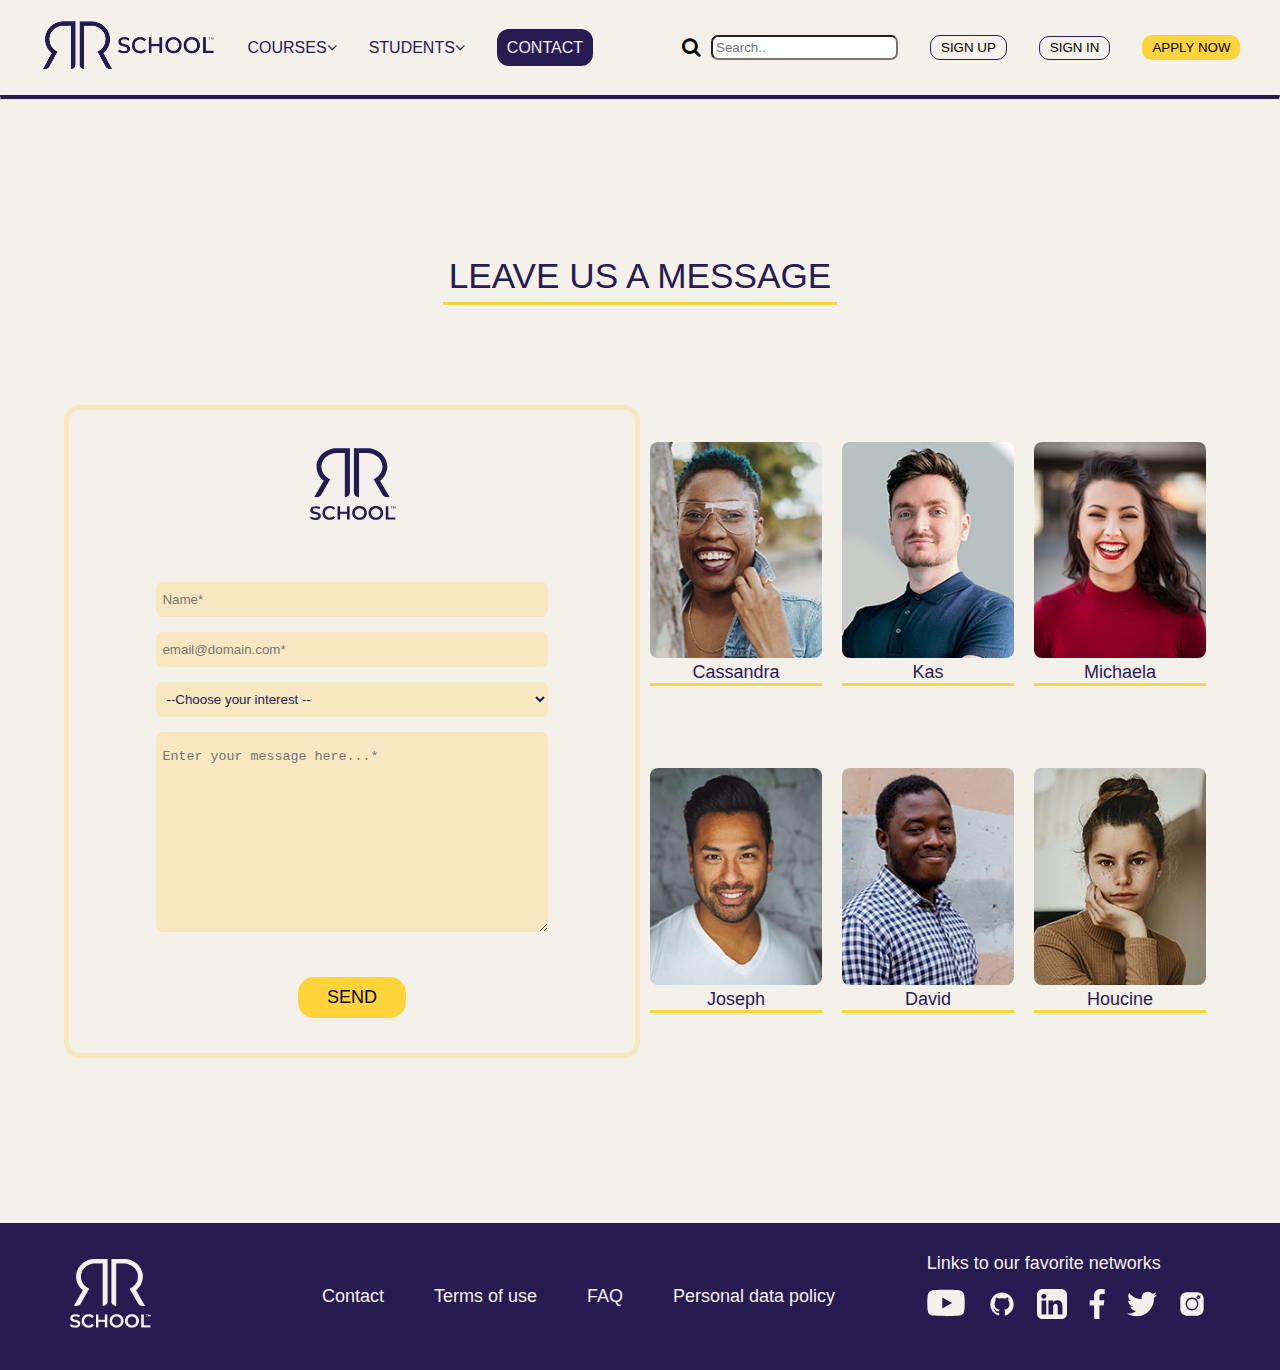
==== contact.html @ f1f4f415 "fix links" ====
<!DOCTYPE html>
<html lang="en">
  <head>
    <meta charset="utf-8">
    <meta name="viewport" content="width=device-width, initial-scale=1.0"> <!-- displays site properly based on user's device -->
    <title>Remote School</title>
    <link rel="stylesheet" href="css/style.css">
    <link rel="stylesheet" href="css/index.css">
    <link rel="stylesheet" href="css/contact.css">
    <link href="https://fonts.googleapis.com/css2?family=Montserrat:ital,wght@0,200;0,300;0,400;0,500;0,600;0,700;0,800;0,900;1,200;1,300;1,400;1,500;1,600;1,700;1,800;1,900&display=swap" rel="stylesheet">
    <link rel="stylesheet" href="https://cdnjs.cloudflare.com/ajax/libs/font-awesome/4.7.0/css/font-awesome.min.css">
    <link rel="shortcut icon" type="image/png" href="images/favicon-remote.png"/>

    <!--*font-family fot the search button*-->
  </head>
  <body>

    <header>

      <nav class="navbar">
        
        <ul class="nav-links">
          <li class="nav-item">
            <a href="index.html" class="nav-logo">
            <img  src="images/logo2cropped.png" alt="Logo Remote School"> 
            </a> 
          </li>
          
         <div class="dropdown">
          <li class="nav-item">
            <a href="courses.html">COURSES<i class="fa fa-angle-down"></i></a>
              <div class = "dropdown-content">
                <a href="courses.html#WebDesigner">WEB&nbsp;DESIGN</a>
                <a href="courses.html#WebDeveloper">WEB&nbsp;DEVELOPER</a>
                <a href="courses.html#DataAnalyst">WEB&nbsp;ANALYST</a>
              </div>
           </li>
          </div>

        <div class="dropdown">
          <li class="nav-item">
            <a href="students.html">STUDENTS<i class="fa fa-angle-down"></i></a>
              <div class = "dropdown-content">
                <a href="students.html#Sophia">SOPHIA</a>
                <a href="students.html#Dane">DANE</a>
                <a href="students.html#Nina">NINA</a>
              </div>
          </li>
        </div>

        <div class="dropdown">
          <li class="nav-item">
            <a class="active" href="contact.html">CONTACT</a>
          </li>
        </div>
       </ul> 

        <ul class="nav-things">

           <li class="nav-item">
             <div class = "search-container">
             <button type="submit"><i class="fa fa-search"></i></button>
            <input type="text" placeholder="Search.." name="search">
              </div>
          </li>

           <li class="navSignButton">
            <button type="button">SIGN UP</button>
           </li>

           <li class="navSignButton">
            <button type="button">SIGN IN</button>
           </li>

           <li class="navApplyButton">
            <button type="button">APPLY NOW</button>
           </li>

        </ul>
       <div class="resNavSection">
        <div class="res-dropdown">
        <div class="burgerMenu" ><i class="fa fa-bars"></i></div>
          <div class = "res-dropdown-content">
          <a href="courses.html">COURSES</a>
          <a href="students.html">STUDENTS</a>
          <a href="contact.html">CONTACT</a>
          </div>
        </div>
      </div>
       </nav>

     </header>
     <!-- END OF NAV BAR -->

     <hr class="top-line-header"> 
    <!-- main section -->
    <div class="contact-wrapper">
        <h2 class= "contact-title">LEAVE US A MESSAGE</h2>
        <div class="contact-content"> <!-- form section -->
          <div class="form-wrapper">
            <div class="contact-sections">
                <img class="form-logo" src="images/logo1.svg" alt="logo">  
                <form action="" class ="contact-form" method="get" id="usrform">
                    <div class="contact-fields">
                        <label for="name" name="name" ></label>
                        <input type="text" name="name" id="name" placeholder="Name*" required>
                    </div> 
                    <div class="contact-fields">
                        <label for="email"></label>
                        <input type="email" name="email" id="email" placeholder="email@domain.com*" required> 
                    </div> 
                    <div class="contact-fields">
                    <label for="course"></label>
                    <select name="course" id="course">
                        <option value="">--Choose your interest --</option>
                        <option value="webdesign">Web Designer</option>
                        <option value="webdev">Web Developer</option>
                        <option value="webanalyse">Web Analyst</option>
                      </select>  
                    </div>
                      <textarea name="comment" form="usrform" id="user-message" placeholder="Enter your message here...*"></textarea>
                    </form>
                   <!-- <p class="form-filed-condition"><sup>*</sup> mandatory fields </p>-->
                   <button id="form-button" type="submit" value="Send">SEND</button>
            </div>
           
          </div>

            <div class="contact-sections"> <!-- picture section -->
              <div class="staff-info">
              <a href="#" class="staff-link"> 
                <img class="staff-img" src="images/cassandra.jpg" alt="campus-manager">
                <div class="img-overlay-effect">
                  <div class="text-info">
                    <h5 class="staff-possition">Campus Manager</h5>
                    <p class="staff-about">Passionate about skateboarding and working with people.</p>
                  </div> 
                </div>
                <p class="staff-name-text">Cassandra</p>
              </a>
            </div>
            <div class="staff-info">
              <a class="staff-link"><img class="staff-img" src="images/kas.jpg" alt="trainer-web-design">
                <div class="img-overlay-effect">
                  <div class="text-info">
                    <h5 class="staff-possition">Trainer Web Developer Course</h5>
                    <p class="staff-about">Passionate about board games.  </p>
                  </div> 
                </div>
                <p class="staff-name-text">Kas</p>
              </a> 
            </div>
            <div class="staff-info">
              <a class="staff-link"> <img class="staff-img" src="images/michaela.jpg" alt="traienr-web-developer"></a> 
              <div class="img-overlay-effect">
                <div class="text-info">
                  <h5 class="staff-possition">Trainer Web Designer Course</h5>
                  <p class="staff-about">Passionate about painting and interior design.  </p>
                </div> 
              </div>
              <p class="staff-name-text">Michaela</p>
            </a> 
            </div>
            <div class="staff-info"> 
              <a class="staff-link"><img class="staff-img" src="images/joseph.jpg" alt="trainer-web-analyst">
              <div class="img-overlay-effect">
                <div class="text-info">
                  <h5 class="staff-possition">Trainer Data Analyst Course</h5>
                  <p class="staff-about">Passionate hiker and art lover. </p>
                </div> 
              </div>
              <p class="staff-name-text">Joseph</p>
            </a>
            </div>
            <div class="staff-info"> 
              <a class="staff-link"><img class="staff-img"src="images/david.jpg" alt="assitent-web-development">
                <div class="img-overlay-effect">
                  <div class="text-info">
                    <h5 class="staff-possition">Assistant Web Developer & Web Designer Course</h5>
                    <p class="staff-about">Dedicated volunteer at his town’s pet clinic.</p>
                  </div> 
                </div>
                <p class="staff-name-text">David</p>
              </a>
            </div>
             <div class="staff-info"> 
               <a class="staff-link"><img class="staff-img"src="images/houcine.jpg" alt="assistent-web-analyst">
                <div class="img-overlay-effect">
                  <div class="text-info">
                    <h5 class="staff-possition">Assistant Data Analyst Course</h5>
                    <p class="staff-about">Passionate about photograpy and Chinese art and culture. </p>
                  </div> 
                </div>
                <p class="staff-name-text">Houcine</p>
              </a>
              </div>
          </div>
        </div>  
    </div>  

    <!-- end main section -->


     <footer>
        <!-- logo div -->
        <div class="footer-logo">
             <a href="index.html"><img class="img-logo" src="./images/logo33.png" alt="Logo Remote School"></a>
        </div>
 
        <!-- ul div for content-->
        <div class="content-footer-list">
             <ul class="footer-col">
                 <li> <a href="contact.html">Contact</a></li>
                 <li> <a href="#">Terms of use</a></li>
                 <li> <a href="faq.html">FAQ</a></li>
                 <li> <a href="#">Personal data policy</a></li>
             </ul> 
         </div>
       
       <!-- ul div  for social media-->
       <div class="links-social-network">
         <p>Links to our favorite networks</p>
         <ul class="social-list">
             <li><a href="https://www.youtube.com/"><img class="network-icons biger" src="images/icon-youtube-light.svg" alt="Youtube icon"></a></li> 
             <li><a href="https://github.com/"><img class="network-icons biger" src="images/icon-github-light.svg" alt="Github icon"></a></li> 
             <li><a href="https://www.linkedin.com/"><img class="network-icons" src="images/icon-linkedin-light.svg" alt="Linkedin icon"></a></li> 
             <li><a href="https://www.facebook.com/"><img class="network-icons" src="images/icon-fb-light.svg" alt="Facebook icon"></a></li> 
             <li><a href="https://twitter.com/explore/"><img class="network-icons" src="images/icon-twitter-light.svg" alt="Twitter icon"></a></li> 
             <li><a href="https://www.instagram.com/"><img class="network-icons biger" src="images/icon-instagram-light.svg" alt="Instagram icon"></a></li> 
         </ul>
       </div>
          
      </footer>
    </body>
    </html>
---- css/style.css ----
/* -- General CSS--*/

* {
    margin: 0;
    padding: 0;
    box-sizing:border-box;
    /*This part shoud be on body. Otherwhise, we cannot 
    change the background-color (it would be overwritten) of different container for example(I had problems with the divs of footer)*/
    /*font-family: ‘Montserrat’, sans-serif;
    color: #261C52;
    background-color: #F4F0EA;*/
}

body{
    font-family: ‘Montserrat’, sans-serif;
    text-decoration: none;
    color: #261C52;
    background-color: #F4F0EA; 
    }

/* -- End of General CSS--*/

/* --Navbar section --*/

.burgerMenu{
    display:none; 
}

.navbar {
   width: 100%;
   display: flex;
   justify-content: space-around;
   flex-wrap: wrap;
   align-items: center;  
   background: #F3F1E9; 
}

.nav-logo {
    display: inline-block;
}

.nav-logo img{
    width: 11em;
    align: center; 
}

.nav-links, .nav-things {
    /* i had to put display: flex and align-items: center i again,
     to align the items in the nav-links-section */
    display:flex; 
    align-items: center;
    list-style: none;
    margin: 0; 
    padding: 0; 
    /* font-weight: 600; */
    color: #261C52; 
}

.nav-item, .navApplyButton, .navSignButton{
    display: inline-block; 
    margin: 1em; 
    text-align: center;
    text-decoration: none;
}

.dropdown :hover{
    cursor:pointer; 
    color: #F4F0EA; 
    background-color:  #261C52; 
    border-radius: 10px; 
}

.nav-item a {
    text-decoration: none;
    color: #261C52; 
    background-color: #F4F0EA;
    }
  
.nav-item a.active {
    color: #F4F0EA; 
    background-color:  #261C52; 
    border-radius: 12px; 
    padding: 10px; 
  }

.nav-item a:hover {
    color: #F4F0EA; 
    border-radius: 12px; 
    padding: 7px; 
}

.navApplyButton, .navSignButton { 
	border-radius: 1em;
    border-radius: 10px;
    text-decoration: none;
    cursor: cell;
  }

.navSignButton{
    border: 1px solid #261C52;
}

.navApplyButton {
    background-color: #ffd33a;
	border: none; 
  }

button{
    background-color: transparent;
    border: none; 
    display: inline-block;
    padding: 5% 10px;   
}

.navApplyButton:hover,.navSignButton:hover {
    box-shadow: #261C52 4px 0.3em 0em 0px;   
}

/*search-bar*/

.search-container{
    display: flex;
    align-items: center;
}

.search-container button {
    float: left; 
    font-size: 20px;
    border: none;
    cursor: pointer;  
}

.search-container input {
    border-radius: 7px;
    padding: 3px;
}


/* dropdown-Menü Start */

/* The container <div> - needed to position the dropdown content */
.dropdown {
    position: relative; 
    display: inline-block; 
}

/* Dropdown Content (Hidden by Default) */
.dropdown-content {
    display: none; 
    position: absolute; 
    min-width: 100px;    
}

/* Links inside the dropdown */
.dropdown-content a {
    color: #261C52;
    padding: 12px 16px;
    text-decoration: none;
    display: block;
    background-color: #F4F0EA;
    text-align: left;
}

/* Change color of dropdown links on hover */
.dropdown-content a:hover {
    background-color:  #261C52; 
    color: #F4F0EA; 
    padding: 1em; 
}

/* Show the dropdown menu on hover */
.dropdown:hover .dropdown-content {
  display: block;
  z-index: 5;
  overflow: visible;
}

/* dropdown- menü end */
.resNavSection {
    display: none; }

/* --Footer section --*/
footer{
    display: flex;
    justify-content: space-around;
    background-color: #261C52;
    padding: 30px 20px;
    color:#F4F0EA; 
}

.content-footer-list{
    align-self: center;
}

.footer-col{
    display: flex;
    justify-content: space-between;
    padding: 0;
    background-color: #261C52;
}

.footer-col li{
    list-style: none;
    margin: 0;
    background-color: #261C52;
}

.footer-col li a{
    padding: 0 25px;
    color:#F4F0EA;
    font-size: 1.125rem; 
    font-weight: lighter;
}

.footer-col a{
    text-decoration: none;
    color: #261C52;
}

.footer-col a:hover{
    /*color: #FFD33A;*/
    filter: brightness(0.8);
}

.footer-logo{
    align-self: center;
}

.footer-logo:hover{
    /* filter: invert(80);*/
    filter: brightness(0.7);
 }

.img-logo {
    width: 65%;
}

.network-icons{
    width: 30px;
    height: 30px;
}

.network-icons:hover{
   /* filter: invert(80);*/
   filter: brightness(0.7);
}

.biger{
    width: 40px;
    height: 40px; 
}

.links-social-network{
    display: flex;
    flex-direction: column;
}

.links-social-network p{
    font-size: 1.125rem; 
    font-weight: lighter;
}

.social-list{
    list-style: none;
    padding: 10px 0;
    display: flex;
    justify-content: space-between;
    background-color: #261C52;
    align-items: center;
}

.social-list li{
    margin: 0;
    padding: 0 15px 0 0;
    background-color: #261C52;
}

.social-list li a{
    padding: 5px 20px;
}

.social-list li a:nth-child(1){
    padding-left: 0px;
}
.social-list li a:last-child{
    padding-right: 0px;
}

/*--End Footer section --*/

/* ---Responsive Design--- */

@media (max-width: 768px){
    /* navbar-section */

.navbar {
    justify-content: space-between;
}

.nav-logo img {
    width: 6em; 
    padding: 10px; 
}

.nav-item {
    margin: 0em;
}

.resNavSection{
    display: flex; 
    justify-content: space-between;
    align-items: center;
}

.burgerMenu{
    display: block; 
}

.burgerMenu .fa{
    font-size: 25px;
    padding: 10px; 
}

.nav-links .dropdown, .nav-things {
    display:none; 
}

/* The container <div> - needed to position the dropdown content */
.res-dropdown {
    position: relative; 
    display: inline-block; 
}

/* Dropdown Content (Hidden by Default) */
.res-dropdown-content {
    display: none; 
    position: absolute; 
    min-width: 100px;    
}

/* Links inside the dropdown */
.res-dropdown-content a {
    color: #261C52;
    padding: 12px 16px;
    text-decoration: none;
    display: block;
    background-color: #F4F0EA;
    text-align: right;
    border-radius: 6px;
    
}

/* Change color of dropdown links on hover */
.res-dropdown-content a:hover {
    background-color:  #261C52; 
    color: #F4F0EA; 
}

/* Show the dropdown menu on hover */
.res-dropdown:hover .res-dropdown-content {
  display: block;
  z-index: 5;
  overflow: visible;
  right: 0; 
}

/*Responsive footer max-width: 768px*/
footer{
    flex-direction: column;
}

.footer-col li a{
    padding-left: 0;
    padding-right: 3%;
}
.img-logo{
    width: 40%;
}
.footer-logo{
    padding-bottom: 15px;
    align-self: start;
    padding-left: 3%;
}

.footer-col{
    justify-content: left;
    flex-direction: column;
    padding-top: 10px;
    padding-bottom: 20px;
}

.footer-col li{
    padding: 3px 0;
}

.footer-col li a, .links-social-network p{
    font-size: 1rem; 
    line-height: 1.125rem;
}

.content-footer-list, .links-social-network{
    align-self: start;
    width: 100%;
    padding: 20px 5%;
}
  
.social-list{
    justify-content: space-between;
    width: 60%;
}

.social-list li{
    padding: 0 5px 0 0;
}
/* end Responsive footer max-width: 768px*/
}

@media (min-width:992px) and (max-width:1199px) {
    /* Responsive footer 992px and 1199px*/
    .footer-logo{
        padding-bottom: 15px;
        align-self: start;
        padding-left: 2%;
    }
    
  
    .footer-col{
      justify-content: center;
      flex-direction: column;
      padding-top: 0px;
      padding-bottom: 20px;
     
    }
  
    .footer-col li{
        padding: 3px 0;
    }
  
    /*.content-footer-list, .links-social-network{
      align-self: start;
    }*/
  
   .links-social-network{
      padding: 20px 25px;
      align-self: start;
      width: 40%;
      align-self: start;
     }

    .content-footer-list{
      width: 30%;
    } /* end Responsive footer 992px and 1199px*/
}

@media  (min-width: 768px) and (max-width:992px){
/* Responsive footer 768px and 992px */
  .footer-logo{
      padding-bottom: 15px;
      /*align-self: start;*/
      padding-left: 2%;
      align-items: center;
  }

  .img-logo{
    width: 60%;
    /*padding-left: 2%;*/
   }
  .footer-col{
    justify-content: left;
    flex-direction: column;
    padding-top: 0px;
    padding-bottom: 20px;
  }

  .footer-col li{
      padding: 3px 0;
  }

  .content-footer-list, .links-social-network{
    align-self: start;
    width: 50%;
  }

 .links-social-network{
    padding: 20px 25px;
   }
   
 /* end Responsive footer 768px and 992px */
}
---- css/index.css ----
/* -- General CSS--*/

* {
    margin: 0;
    padding: 0;
    box-sizing:border-box;
    /*This part shoud be on body. Otherwhise, we cannot 
    change the background-color (it would be overwritten) of different container for example(I had problems with the divs of footer)*/
    /*font-family: ‘Montserrat’, sans-serif;
    color: #261C52;
    background-color: #F4F0EA;*/
    text-decoration: none;
    
}

body{
    font-family: ‘Montserrat’, sans-serif;
    text-decoration: none;
    color: #261C52;
    background-color: #F4F0EA; 
    }

/* -- End of General CSS--*/

/* -- Banner section --*/

.banner{
    position: relative;
    height: 20%;
}

.banner-img{
    width: 100%;
    position: relative;
}

.title-text-container{
    display:flex;
    flex-direction: column;
    justify-content: space-evenly;
    background-color: #F4F0EA;
    position: absolute;
    top : 50%;
    left : 50%;
    transform: translate(-50%,-50%);
    width : 47%;
    height : 50%;
    border-radius: 20px;
    margin:auto;
}

.banner-logo{
    text-align: center;
    height: 45%;
}

.banner-slogan{
    padding-top: 4%;
    font-size: 2em;
    font-weight: 200;
    text-align: center;
}

/* --End of Banner section --*/

/* Apply Button --*/

.button-div :hover{
    color :#F3F1E9;
    background-color:#261C52 ;
    text-decoration: none;
}

.apply-index-button{
    padding: 1%;
    border-radius: 20px;
    font-size: 1.5em;
    font-weight: 200;
    text-align: center;
    border-style: none;
    position: absolute;
    margin-top : -2%;
    margin-left : 5%;
    overflow: visible;
    background-color: #ffd33a ;
    text-decoration: none;
}

/* End of Apply Button --*/

/* --Courses Carousel section --*/

.separator-div{
    height:150px;
}

.index-h2-container{
    text-align: center;
    margin-left: auto;
    margin-right: auto;
    border-bottom: 0.2rem solid #FFD33A;
    padding-bottom: 1%;
    white-space: nowrap;
    width : min-content;
}

.index-h2 {
    font-size: 2.2em;
    font-weight: 300;
    color:#261C52;
    text-decoration: none;
}

.separator-div-small{
    height:70px;
}

.box-container{
    display: flex;
    justify-content: space-evenly;
}

.specific-course-title{
    text-decoration: none;
    color:#261C52;
}

.courses-box{
    width : 25%;
    text-align: center;
    justify-content: center;
}

.courses-box-img{
    width : 100%;
    border-radius: 20px;
}

.courses-box-title{
    padding: 5%;
    font-size: 1.5em;
    font-weight: 380;
}

.courses-box-p{
    padding: 5%;
    font-size: 1.3em;
    font-weight: 380;
}

/* --End of Courses Carousel section --*/




/* ---Responsive Design EXTRA LARGE --- */

@media screen and (min-width: 1200px){

    .banner-img-small{
     display: none;
    }
}

/* ---End of Responsive Design EXTRA LARGE --- */



/* ---Responsive Design LARGE --- */

@media screen and (min-width: 992px) and (max-width:1199px){

    .banner-img-small{
     display: none;
    }

    .apply-index-button{
        margin-top : -2.5%;
    }

}




/* ---End of Responsive Design LARGE --- */



/* ---Responsive Design MEDIUM --- */

@media screen and (min-width: 768px) and (max-width:992px){

    .banner-img-small{
     display: none;
    }

    .title-text-container{
        width : 50%;
        height : 57%;
    }
    
    .banner-logo{
        height: 45%;
    }
    
    .banner-slogan{
        font-size: 1.5em;
    }

    .apply-index-button{
        padding: 2%;
        font-size: 1.2em;
        margin-top : -6%;
    }

    .separator-div{
        height: 135px;
    }
    
    .index-h2 {
        font-size: 2.1em;
    }

}

/* ---End of Responsive Design MEDIUM --- */



/* ---Responsive Design SMALL --- */

@media screen and (min-width: 576px) and  (max-width: 767px){

    /* -- Banner section --*/
  
    .banner-img{
        display: none;
    }

    .banner-img-small{
        width: 100%;
        position: relative;
    }

    .title-text-container{
        width : 60%;
        height : 60%;
    }
    
    .banner-logo{
        height: 50%;
    }
    
    .banner-slogan{
        font-size: 1.5em;
    }
    
    /* --End of Banner section --*/

    /* Apply Button --*/

    .apply-index-button{
        padding: 1.3%;
        font-size: 1.3em;
        margin-top : -4%;
    }

    /* End of Apply Button --*/

    /* --Courses Carousel section --*/

    .separator-div{
        height:120px;
    }

    .index-h2 {
        font-size: 2em;
    }

    .separator-div-small{
        height:60px;
    }

    .box-container{
        flex-direction: column;
        align-items: center;
    }

    .courses-box{
        width : 55%;
        padding: 2%;
        margin: 1%;
    }

    .courses-box-title{
        padding: 5%;
        font-size: 1.5em;
        font-weight: 380;
    }

    .courses-box-p{
        padding: 5%;
        font-size: 1.3em;
        font-weight: 380;
    }

    /* --End of Courses Carousel section --*/  

}

/* ---End of Responsive Design SMALL --- */


/* ---Responsive Design EXTRA SMALL --- */

@media screen and (min-width: 352px) and (max-width: 575px){

    /* -- Banner section --*/
  
    .banner-img{
        display: none;
    }

    .banner-img-small{
        width: 100%;
        position: relative;
    }

    .title-text-container{
        width : 60%;
        height : 60%;
    }
    
    .banner-logo{
        height: 50%;
    }
    
    .banner-slogan{
        font-size: 1.3em;
    }
    
    /* --End of Banner section --*/

    /* Apply Button --*/

    .apply-index-button{
        padding: 2%;
        font-size: 1em;
        margin-top : -5%;
    }


    /* End of Apply Button --*/

    /* --Courses Carousel section --*/

    .separator-div{
        height:120px;
    }

    .index-h2 {
        font-size: 1.9em;
    }

    .separator-div-small{
        height:60px;
    }

    .box-container{
        flex-direction: column;
        align-items: center;
    }

    .courses-box{
        width : 53%;
        padding: 2%;
    }

    .courses-box-title{
        padding: 5%;
        font-size: 1.4em;
        font-weight: 380;
    }

    .courses-box-p{
        padding: 2%;
        margin: 5%;
        font-size: 1.2em;
        font-weight: 380;
    }

    /* --End of Courses Carousel section --*/  

}

/* ---End of Responsive Design EXTRA SMALL --- */
---- css/contact.css ----
.top-line-header{
    border-top: 0.25rem solid #261C52;
}

.contact-wrapper{ /* */
    width: 90%; 
    margin: 0 auto;
    padding: 150px 0;
    display: flex;
    flex-direction: column;
    justify-content: space-between;
}

.contact-title{ /*styling h2*/
    padding: 0.5%;
    margin: 0 auto;
    border-bottom: 0.2rem solid #FFD33A;
    color: #261C52;
    font-weight: 300;
    font-size: 2.2em
}

.contact-title-small{
        font-size: 1.9rem;
        display: none;
}

.contact-content{
    display: flex;
    flex-direction: row;
    justify-content: space-between;
    margin-top: 100px;
    /*height: 90%;*/
}
.contact-sections{
    border-radius: 1em;
    margin-bottom: 15px;
    height: auto;
}
.contact-sections:nth-child(2){
    width: 49%;
   /* background-color: bisque;*/
    display: flex;
    flex-wrap: wrap;
    justify-content: space-around;
    flex:1;
    
}

.contact-sections:nth-child(1){
    border: 0.313em  #F8E7C0 solid;
    width: 100%;
    display: flex;
    flex-direction: column;
    justify-content: space-between;
    padding: 20px 15px 35px 15px;
    flex: 1;
}

.contact-form{
    display: flex;
    flex-direction: column;
    padding: 30px 50px;
    text-align: center;
    margin: 15px 0;
}

.form-wrapper{
    width: 50%;
    display: flex;
    flex-direction: column;
   /* height: 100%;*/
}

.form-logo{
    width: 20%;
    display: block;
    margin: 10px auto 10px auto;
}

/*styling form*/
.contact-fields{
    margin-bottom: 15px;
}
.contact-form input, #course, .contact-form option, #user-message{
    background-color: #F8E7C0;
    width: 90%;
    border: none;
    border-radius: 0.5em;
    padding: 0.250em 0.5em;
    color: #261C52;
}
.contact-form input, #course{
    height: 35px;
}


#user-message{
    height: 200px;
    padding-top: 1.250em;
    scroll-padding-right: 0.5em;
    align-self: center;
   /* margin-bottom: 15px;*/
}

.form-filed-condition{
    text-align: end;
    font-size: 12px;
}

#form-button{
    border: none;
    border-radius: 16px;
    background-color: #FFD33A;
    padding: 10px 20px;
    font-size: 1.125rem;
    font-weight: 200;
    width: 20%;
    align-self: center;
    text-align: center;
}

#form-button:hover{
    color: #F3F1E9;
    background-color: #261C52;
}
/*styling form*/

.staff-img{
    width: 100%;
    align-self: center;
    height: auto;
    border-radius: 0.5em;
    /*border-radius: 20px*/
}   
.staff-info{
    align-self: center;
    width: 30%;
    position: relative;
    display: flex;
    flex-direction: column;
    margin-bottom: 8px;
}

.staff-info:hover .img-overlay-effect{
    height: 100%;
}

.img-overlay-effect{
    position: absolute;
    background-color: #FFD33A;
    opacity: 0.9;
    overflow: hidden;
    width: 100%;
    top: 0;
    left: 0;
    right: 0;
    height: 0;
    transition: .5s ease;
    border-radius: 0.5em;
}
.text-info{
    display: flex;
    flex-direction: column;
    justify-content: space-between;
    color: #261C52;
    font-size: 20px;
    position: absolute;
    top: 50%;
    left: 50%;
    -webkit-transform: translate(-50%, -50%);
    -ms-transform: translate(-50%, -50%);
    transform: translate(-50%, -50%);
    /*text-align: center;*/
} 

.staff-name-text{
    text-align: center;
    color:  #261C52;
    text-align: center;
    font-size: 18px;
    font-weight: 500;
    border-bottom: 0.2rem solid #FFD33A;
    
}

.staff-possition{
    margin-bottom: 15px;
    text-align: center;
    font-size: 15px;
    font-weight: 900;
}

.staff-about{
    text-align: center;
    font-size: 18px;
    line-height: 22px;
    font-weight: lighter;
}

/*Responsive*/
@media (max-width: 768px){
    .contact-content{
        flex-direction: column;
        /*background-color: darkgreen;*/
        align-items: center;
    }

    .contact-wrapper{
        padding-top: 140px;
        padding-bottom: 150px;
    }
    .contact-form{
        width: 100%;
        padding-left: 0;
        padding-right: 0;
    }
    
    .contact-form input, #course, .contact-form option, #user-message{
        background-color: #F8E7C0;
        width: 95%;
    
    }
    .contact-sections:nth-child(1){
        /*background-color: red;*/
        width: 100%;
        margin-bottom: 20px;
    }
    .contact-sections:nth-child(2){
        width: 98%;
        justify-content: space-between; 
    }

    .form-wrapper{
        width: 100%;
    }

    .contact-title{
        font-size: 2em;
    }

    .staff-possition{
        margin-bottom: 15px;
        text-align: center;
        font-size: 0.813rem;
        font-weight: 900;
    }

    .staff-about{
        text-align: center;
        font-size: 1rem;
        line-height: 1.125rem;
        font-weight: lighter;
    }
    .staff-name-text{
        font-size: 1rem;
        font-weight: 500;
    }
    .staff-info{
        margin: 4% 0;
    }

    #form-button{
        width: 30%;
    }
}

@media (min-width: 768px) and (max-width:992px) {
    .contact-content{
        flex-direction: column;
        /*background-color: darkgreen;*/
        align-items: center;
    }

    .contact-wrapper{
        padding-top: 140px;
        padding-bottom: 140px;
    }
    .contact-form{
        width: 100%;
        padding-left: 0;
        padding-right: 0;
    }
    
   .contact-form input, #course, .contact-form option, #user-message{
        background-color: #F8E7C0;
        width: 75%;
    }
    .contact-sections:nth-child(1){
        /*background-color: red;*/
        width: 100%;
        
    }
    .contact-sections:nth-child(2){
        width: 98%;
        justify-content: space-between; 
    }

    .form-wrapper{
        width: 100%;
    }

    .contact-title{
        font-size: 2em;
    }

    .staff-possition{
        margin-bottom: 15px;
        text-align: center;
        font-size: 0.813rem;
        font-weight: 900;
    }

    .staff-about{
        text-align: center;
        font-size: 1rem;
        line-height: 1.125rem;
        font-weight: lighter;
    }
    .staff-name-text{
        font-size: 1rem;
        font-weight: 500;
    }
    .staff-info{
        margin: 4% 0;
    }

    #form-button{
        width: 25%;
    }
}
    
@media (min-width:992px) and (max-width:1199px){
    .form-logo {
        width: 15%;
    }
    .contact-content{
        flex-direction: column;
        /*background-color: darkgreen;*/
        align-items: center;
    }

    
    .contact-form{
        width: 100%;
        padding-left: 0;
        padding-right: 0;
    }
    
   .contact-form input, #course, .contact-form option, #user-message{
    background-color: #F8E7C0;
    width: 75%;
    }
    .contact-sections:nth-child(1){
        /*background-color: red;*/
        width: 100%;
        
    }
    .contact-sections:nth-child(2){
        width: 98%;
        justify-content: space-between; 
    }

    .form-wrapper{
        width: 100%;
    }

    .contact-title{
        font-size: 2em;
    }

    .staff-possition{
        margin-bottom: 25px;
    }

    
    .staff-info{
        margin: 4% 0;
    }
}

@media (max-width: 352px){
    .contact-title{
        display: none;
 
    }
    .contact-title-small{
        font-size: 1.9rem;
        display: inline;
    }

    .staff-possition{
        margin-bottom: 5px;
        text-align: center;
        font-size: 0.563rem;
        font-weight: 900;
    }

    .staff-about{
        text-align: center;
        font-size: 0.688rem;
        line-height: 0.688rem;
        font-weight: lighter;
    }

    .staff-name-text{
        font-size: 0.875rem;
        font-weight: 500;
    }

    #form-button{
        font-size: 0.875rem;
        width: 40%;
    }

    .contact-form {
        margin-bottom: 0px;
        padding-bottom: 20px;
    } 

    .contact-content{
        margin-top: 50px;
    }

    .contact-wrapper{
        padding-top: 140px;
        padding-bottom:140px;
    }
}


@media screen and (min-width: 352px) and (max-width: 575px){
    .contact-title{
        display: none;
 
    }
    .contact-title-small{
        font-size: 1.9rem;
        display: inline;
    }

    .staff-possition{
        margin-bottom: 8px;
        text-align: center;
        font-size: 0.625rem;
        font-weight: 900;
    }

    .staff-about{
        text-align: center;
        font-size: 0.688rem;
        line-height: 0.75rem;
        font-weight: lighter;
    }

    .staff-name-text{
        font-size: 0.875rem;
        font-weight: 500;
    }

    #form-button{
        font-size: 0.875rem;
        width: 35%;
    }

    .contact-form {
        margin-bottom: 0px;
        padding-bottom: 25px;
    } 
    
    .contact-wrapper{
        padding-top: 140px;
        padding-bottom:140px;
    }
}
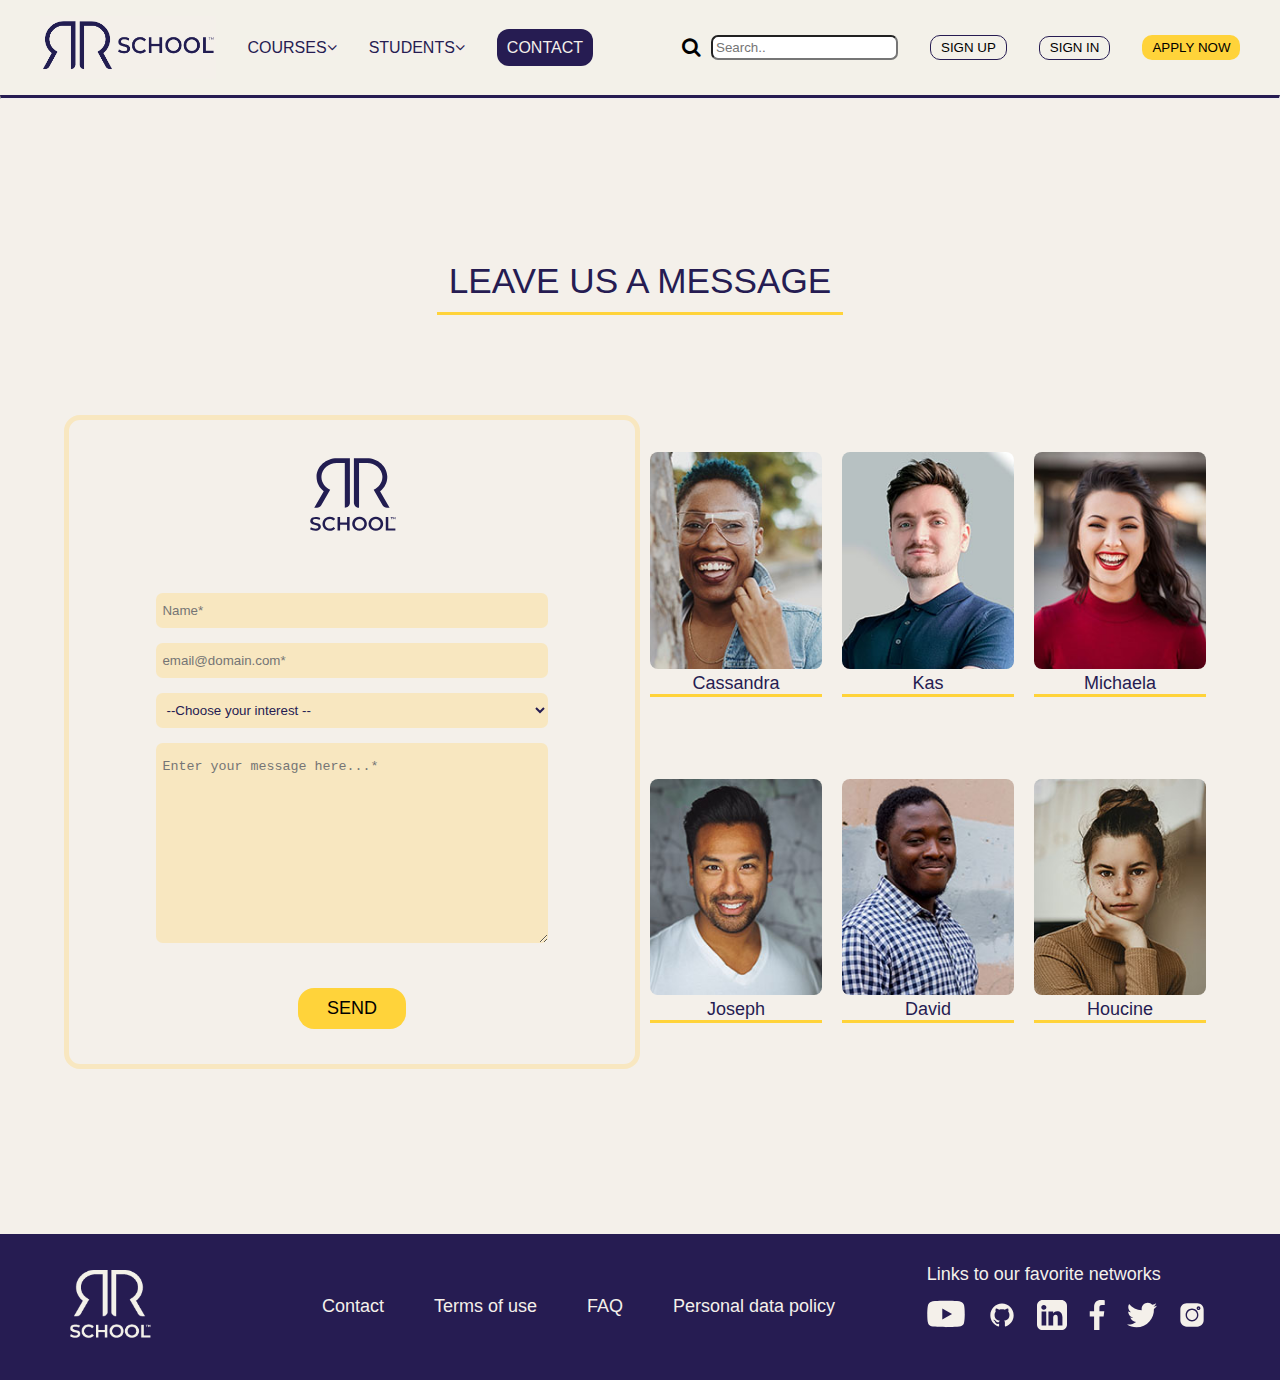
==== commit 1d1a8abe: "fix again the line under navbar, font send button and responsivness for the h2 title" ====
--- a/contact.html
+++ b/contact.html
@@ -77,6 +77,7 @@
            </li>
 
         </ul>
+
        <div class="resNavSection">
         <div class="res-dropdown">
         <div class="burgerMenu" ><i class="fa fa-bars"></i></div>
@@ -87,6 +88,7 @@
           </div>
         </div>
       </div>
+
        </nav>
 
      </header>
@@ -96,11 +98,13 @@
     <!-- main section -->
     <div class="contact-wrapper">
         <h2 class= "contact-title">LEAVE US A MESSAGE</h2>
+        <h2 class= "contact-title contact-title-small contact-title-small-first">LEAVE US </h2>
+        <h2 class= "contact-title contact-title-small">A MESSAGE</h2>
         <div class="contact-content"> <!-- form section -->
           <div class="form-wrapper">
             <div class="contact-sections">
                 <img class="form-logo" src="images/logo1.svg" alt="logo">  
-                <form action="" class ="contact-form" method="get" id="usrform">
+                <form action="#" class ="contact-form" method="post" id="usrform">
                     <div class="contact-fields">
                         <label for="name" name="name" ></label>
                         <input type="text" name="name" id="name" placeholder="Name*" required>
@@ -128,71 +132,71 @@
 
             <div class="contact-sections"> <!-- picture section -->
               <div class="staff-info">
-              <a href="#" class="staff-link"> 
-                <img class="staff-img" src="images/cassandra.jpg" alt="campus-manager">
-                <div class="img-overlay-effect">
-                  <div class="text-info">
-                    <h5 class="staff-possition">Campus Manager</h5>
-                    <p class="staff-about">Passionate about skateboarding and working with people.</p>
-                  </div> 
-                </div>
-                <p class="staff-name-text">Cassandra</p>
-              </a>
-            </div>
-            <div class="staff-info">
-              <a class="staff-link"><img class="staff-img" src="images/kas.jpg" alt="trainer-web-design">
-                <div class="img-overlay-effect">
-                  <div class="text-info">
-                    <h5 class="staff-possition">Trainer Web Developer Course</h5>
-                    <p class="staff-about">Passionate about board games.  </p>
-                  </div> 
-                </div>
-                <p class="staff-name-text">Kas</p>
-              </a> 
-            </div>
-            <div class="staff-info">
-              <a class="staff-link"> <img class="staff-img" src="images/michaela.jpg" alt="traienr-web-developer"></a> 
-              <div class="img-overlay-effect">
-                <div class="text-info">
-                  <h5 class="staff-possition">Trainer Web Designer Course</h5>
-                  <p class="staff-about">Passionate about painting and interior design.  </p>
-                </div> 
-              </div>
-              <p class="staff-name-text">Michaela</p>
-            </a> 
-            </div>
-            <div class="staff-info"> 
-              <a class="staff-link"><img class="staff-img" src="images/joseph.jpg" alt="trainer-web-analyst">
-              <div class="img-overlay-effect">
-                <div class="text-info">
-                  <h5 class="staff-possition">Trainer Data Analyst Course</h5>
-                  <p class="staff-about">Passionate hiker and art lover. </p>
-                </div> 
-              </div>
-              <p class="staff-name-text">Joseph</p>
-            </a>
-            </div>
-            <div class="staff-info"> 
-              <a class="staff-link"><img class="staff-img"src="images/david.jpg" alt="assitent-web-development">
-                <div class="img-overlay-effect">
-                  <div class="text-info">
-                    <h5 class="staff-possition">Assistant Web Developer & Web Designer Course</h5>
-                    <p class="staff-about">Dedicated volunteer at his town’s pet clinic.</p>
-                  </div> 
-                </div>
-                <p class="staff-name-text">David</p>
-              </a>
-            </div>
-             <div class="staff-info"> 
-               <a class="staff-link"><img class="staff-img"src="images/houcine.jpg" alt="assistent-web-analyst">
-                <div class="img-overlay-effect">
-                  <div class="text-info">
-                    <h5 class="staff-possition">Assistant Data Analyst Course</h5>
-                    <p class="staff-about">Passionate about photograpy and Chinese art and culture. </p>
-                  </div> 
-                </div>
-                <p class="staff-name-text">Houcine</p>
-              </a>
+                <a href="https://www.linkedin.com/" class="staff-link"> 
+                  <img class="staff-img" src="images/cassandra.jpg" alt="campus-manager">
+                  <div class="img-overlay-effect">
+                    <div class="text-info">
+                      <h5 class="staff-possition">Campus Manager</h5>
+                      <p class="staff-about">Passionate about skateboarding and working with people.</p>
+                    </div> 
+                  </div>
+                  <p class="staff-name-text">Cassandra</p>
+                </a>
+              </div>
+              <div class="staff-info">
+                <a href="https://www.linkedin.com/" class="staff-link"><img class="staff-img" src="images/kas.jpg" alt="trainer-web-design">
+                  <div class="img-overlay-effect">
+                    <div class="text-info">
+                      <h5 class="staff-possition">Trainer Web Developer Course</h5>
+                      <p class="staff-about">Passionate about board games.  </p>
+                    </div> 
+                  </div>
+                  <p class="staff-name-text">Kas</p>
+                </a> 
+              </div>
+              <div class="staff-info">
+                <a href="https://www.linkedin.com/" class="staff-link"> <img class="staff-img" src="images/michaela.jpg" alt="traienr-web-developer"> 
+                  <div class="img-overlay-effect">
+                    <div class="text-info">
+                      <h5 class="staff-possition">Trainer Web Designer Course</h5>
+                      <p class="staff-about">Passionate about painting and interior design.  </p>
+                    </div> 
+                  </div>
+                  <p class="staff-name-text">Michaela</p>
+                </a> 
+              </div>
+              <div class="staff-info"> 
+                <a href="https://www.linkedin.com/" class="staff-link"><img class="staff-img" src="images/joseph.jpg" alt="trainer-web-analyst">
+                  <div class="img-overlay-effect">
+                    <div class="text-info">
+                      <h5 class="staff-possition">Trainer Data Analyst Course</h5>
+                      <p class="staff-about">Passionate hiker and art lover. </p>
+                    </div> 
+                  </div>
+                  <p class="staff-name-text">Joseph</p>
+                </a>
+              </div>
+              <div class="staff-info"> 
+                <a href="https://www.linkedin.com/" class="staff-link"><img class="staff-img"src="images/david.jpg" alt="assitent-web-development">
+                  <div class="img-overlay-effect">
+                    <div class="text-info">
+                      <h5 class="staff-possition">Assistant Web Developer & Web Designer Course</h5>
+                      <p class="staff-about">Dedicated volunteer at his town’s pet clinic.</p>
+                    </div> 
+                  </div>
+                  <p class="staff-name-text">David</p>
+                </a>
+              </div>
+              <div class="staff-info"> 
+                <a href="https://www.linkedin.com/" class="staff-link"><img class="staff-img"src="images/houcine.jpg" alt="assistent-web-analyst">
+                  <div class="img-overlay-effect">
+                    <div class="text-info">
+                      <h5 class="staff-possition">Assistant Data Analyst Course</h5>
+                      <p class="staff-about">Passionate about photograpy and Chinese art and culture. </p>
+                    </div> 
+                  </div>
+                  <p class="staff-name-text">Houcine</p>
+                </a>
               </div>
           </div>
         </div>  
@@ -212,7 +216,7 @@
              <ul class="footer-col">
                  <li> <a href="contact.html">Contact</a></li>
                  <li> <a href="#">Terms of use</a></li>
-                 <li> <a href="faq.html">FAQ</a></li>
+                 <li> <a href="#">FAQ</a></li>
                  <li> <a href="#">Personal data policy</a></li>
              </ul> 
          </div>
--- a/css/style.css
+++ b/css/style.css
@@ -41,7 +41,6 @@
 
 .nav-logo img{
     width: 11em;
-    align: center; 
 }
 
 .nav-links, .nav-things {
@@ -294,7 +293,7 @@
     /* navbar-section */
 
 .navbar {
-    justify-content: space-between;
+       justify-content: space-between;
 }
 
 .nav-logo img {
--- a/css/index.css
+++ b/css/index.css
@@ -180,9 +180,6 @@
 
 }
 
-
-
-
 /* ---End of Responsive Design LARGE --- */
 
 
@@ -314,7 +311,7 @@
 
 /* ---Responsive Design EXTRA SMALL --- */
 
-@media screen and (min-width: 352px) and (max-width: 575px){
+@media screen and (min-width: 450px) and (max-width: 575px){
 
     /* -- Banner section --*/
   
@@ -394,4 +391,91 @@
 
 }
 
+/* ---End of Responsive Design EXTRA SMALL --- */
+
+
+
+
+/* ---Responsive Design EXTRA EXTRA SMALL --- */
+
+@media screen and (max-width: 449px){
+
+    /* -- Banner section --*/
+  
+    .banner-img{
+        display: none;
+    }
+
+    .banner-img-small{
+        width: 100%;
+        position: relative;
+    }
+
+    .title-text-container{
+        width : 60%;
+        height : 60%;
+    }
+    
+    .banner-logo{
+        height: 30%;
+    }
+    
+    .banner-slogan{
+        font-size: 1em;
+    }
+    
+    /* --End of Banner section --*/
+
+    /* Apply Button --*/
+
+    .apply-index-button{
+        padding: 3%;
+        font-size: 0.8em;
+        margin-top : -8%;
+    }
+
+
+    /* End of Apply Button --*/
+
+    /* --Courses Carousel section --*/
+
+    .separator-div{
+        height:120px;
+    }
+
+    .index-h2 {
+        font-size: 1.7em;
+    }
+
+    .separator-div-small{
+        height:60px;
+    }
+
+    .box-container{
+        flex-direction: column;
+        align-items: center;
+    }
+
+    .courses-box{
+        width : 62%;
+        padding: 5%;
+    }
+
+    .courses-box-title{
+        padding: 5%;
+        font-size: 1.2em;
+        font-weight: 350;
+    }
+
+    .courses-box-p{
+        padding: 2%;
+        margin: 5%;
+        font-size: 1em;
+        font-weight: 350;
+    }
+
+    /* --End of Courses Carousel section --*/  
+
+}
+
 /* ---End of Responsive Design EXTRA SMALL --- */--- a/css/contact.css
+++ b/css/contact.css
@@ -1,5 +1,5 @@
 .top-line-header{
-    border-top: 0.25rem solid #261C52;
+    border-top: 0.188em solid #261C52;
 }
 
 .contact-wrapper{ /* */
@@ -12,7 +12,7 @@
 }
 
 .contact-title{ /*styling h2*/
-    padding: 0.5%;
+    padding: 1%;
     margin: 0 auto;
     border-bottom: 0.2rem solid #FFD33A;
     color: #261C52;
@@ -114,7 +114,7 @@
     background-color: #FFD33A;
     padding: 10px 20px;
     font-size: 1.125rem;
-    font-weight: 200;
+    font-weight: 400;
     width: 20%;
     align-self: center;
     text-align: center;
@@ -436,9 +436,14 @@
     }
     .contact-title-small{
         font-size: 1.9rem;
-        display: inline;
-    }
-
+        line-height: 2.25rem !important;
+        display: inline ;
+    }
+
+    .contact-title-small-first{
+        border: none;
+    
+    }
     .staff-possition{
         margin-bottom: 8px;
         text-align: center;
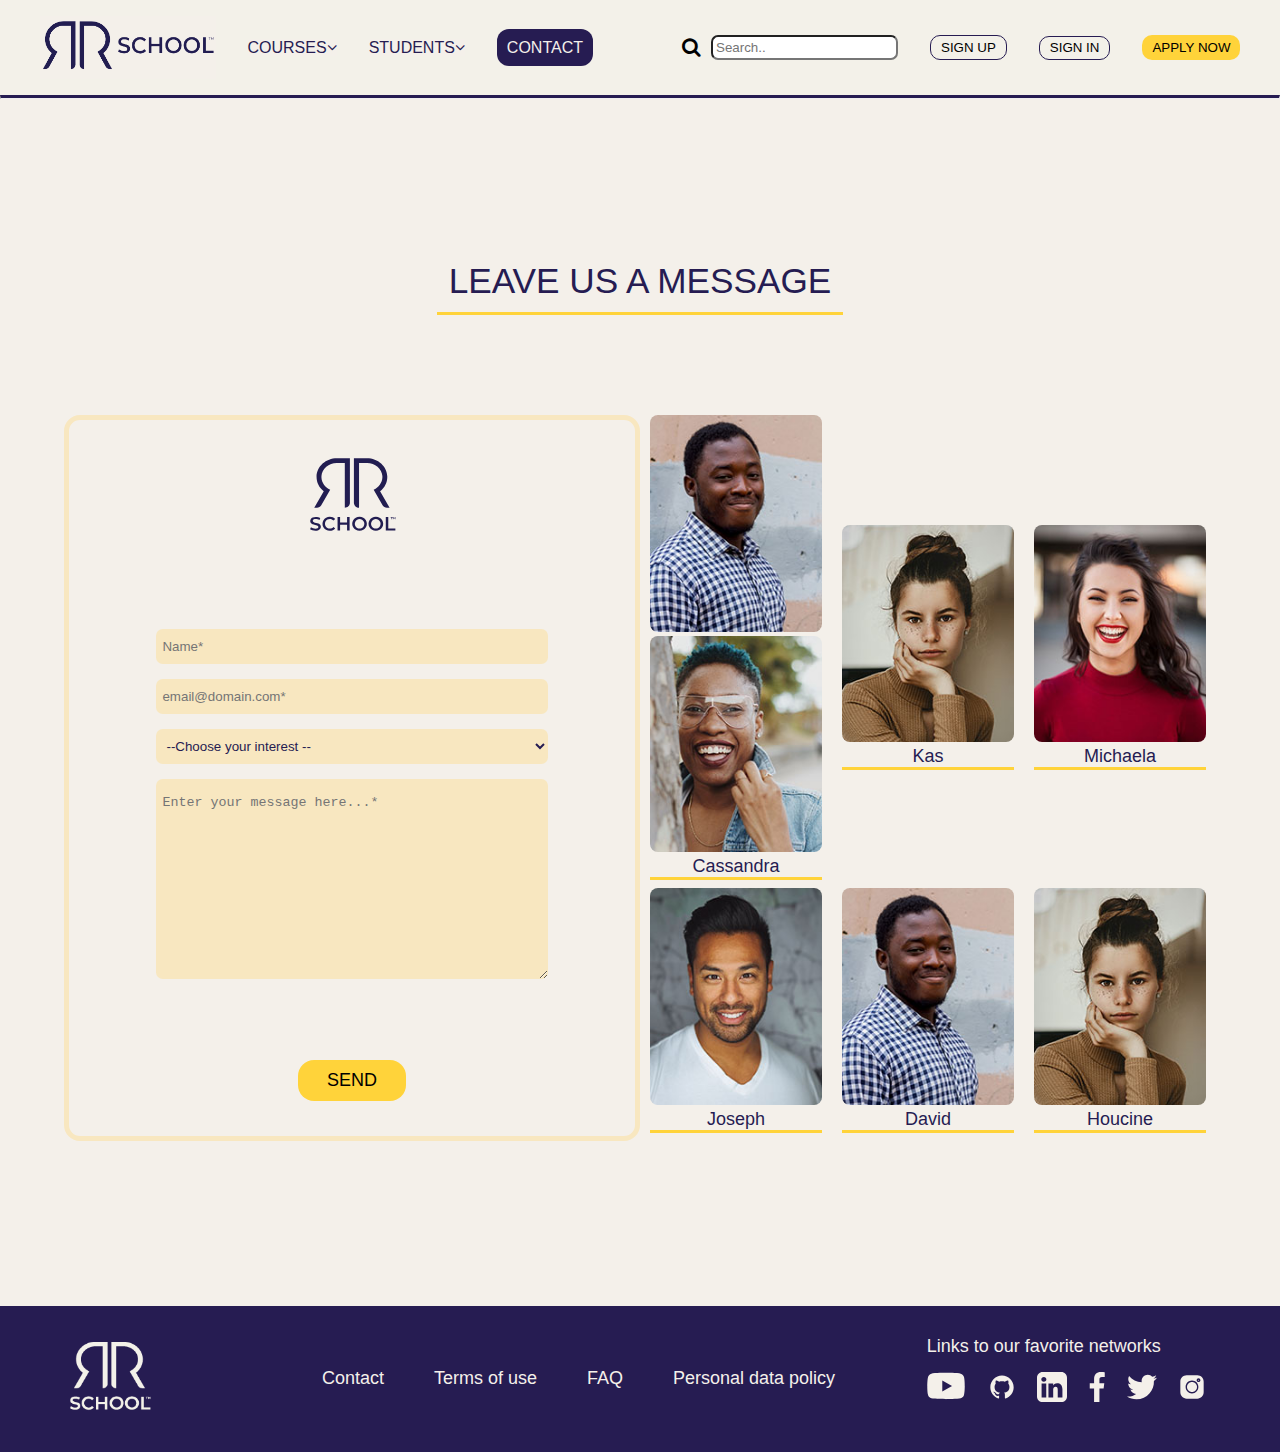
==== commit 3021551b: "lost changes" ====
--- a/contact.html
+++ b/contact.html
@@ -106,7 +106,7 @@
                 <img class="form-logo" src="images/logo1.svg" alt="logo">  
                 <form action="#" class ="contact-form" method="post" id="usrform">
                     <div class="contact-fields">
-                        <label for="name" name="name" ></label>
+                      <label for="name" name="name" ></label>
                         <input type="text" name="name" id="name" placeholder="Name*" required>
                     </div> 
                     <div class="contact-fields">
@@ -122,7 +122,7 @@
                         <option value="webanalyse">Web Analyst</option>
                       </select>  
                     </div>
-                      <textarea name="comment" form="usrform" id="user-message" placeholder="Enter your message here...*"></textarea>
+                    <textarea name="comment" form="usrform" id="user-message" placeholder="Enter your message here...*" required></textarea>
                     </form>
                    <!-- <p class="form-filed-condition"><sup>*</sup> mandatory fields </p>-->
                    <button id="form-button" type="submit" value="Send">SEND</button>
@@ -132,7 +132,7 @@
 
             <div class="contact-sections"> <!-- picture section -->
               <div class="staff-info">
-                <a href="https://www.linkedin.com/" class="staff-link"> 
+                <a href="https://www.linkedin.com/" class="staff-link"><img class="staff-img"src="images/david.jpg" alt="assitent-web-development">
                   <img class="staff-img" src="images/cassandra.jpg" alt="campus-manager">
                   <div class="img-overlay-effect">
                     <div class="text-info">
@@ -144,7 +144,7 @@
                 </a>
               </div>
               <div class="staff-info">
-                <a href="https://www.linkedin.com/" class="staff-link"><img class="staff-img" src="images/kas.jpg" alt="trainer-web-design">
+                <a href="https://www.linkedin.com/" class="staff-link"><img class="staff-img"src="images/houcine.jpg" alt="assistent-web-analyst">
                   <div class="img-overlay-effect">
                     <div class="text-info">
                       <h5 class="staff-possition">Trainer Web Developer Course</h5>
@@ -177,7 +177,7 @@
                 </a>
               </div>
               <div class="staff-info"> 
-                <a href="https://www.linkedin.com/" class="staff-link"><img class="staff-img"src="images/david.jpg" alt="assitent-web-development">
+                <a href="https://www.linkedin.com/" class="staff-link"><img class="staff-img" src="images/david.jpg" alt="assitent-web-development">
                   <div class="img-overlay-effect">
                     <div class="text-info">
                       <h5 class="staff-possition">Assistant Web Developer & Web Designer Course</h5>
@@ -188,7 +188,7 @@
                 </a>
               </div>
               <div class="staff-info"> 
-                <a href="https://www.linkedin.com/" class="staff-link"><img class="staff-img"src="images/houcine.jpg" alt="assistent-web-analyst">
+                <a href="https://www.linkedin.com/" class="staff-link"><img class="staff-img" src="images/houcine.jpg" alt="assistent-web-analyst">
                   <div class="img-overlay-effect">
                     <div class="text-info">
                       <h5 class="staff-possition">Assistant Data Analyst Course</h5>
--- a/css/contact.css
+++ b/css/contact.css
@@ -114,7 +114,7 @@
     background-color: #FFD33A;
     padding: 10px 20px;
     font-size: 1.125rem;
-    font-weight: 400;
+    font-weight: 00;
     width: 20%;
     align-self: center;
     text-align: center;
@@ -387,6 +387,7 @@
     .contact-title-small{
         font-size: 1.9rem;
         display: inline;
+        line-height: 2.25rem !important;
     }
 
     .staff-possition{
@@ -394,6 +395,10 @@
         text-align: center;
         font-size: 0.563rem;
         font-weight: 900;
+    }
+    
+    .contact-title-small-first{
+        border: none;
     }
 
     .staff-about{
@@ -436,14 +441,9 @@
     }
     .contact-title-small{
         font-size: 1.9rem;
-        line-height: 2.25rem !important;
-        display: inline ;
-    }
-
-    .contact-title-small-first{
-        border: none;
-    
-    }
+        display: inline;
+    }
+
     .staff-possition{
         margin-bottom: 8px;
         text-align: center;
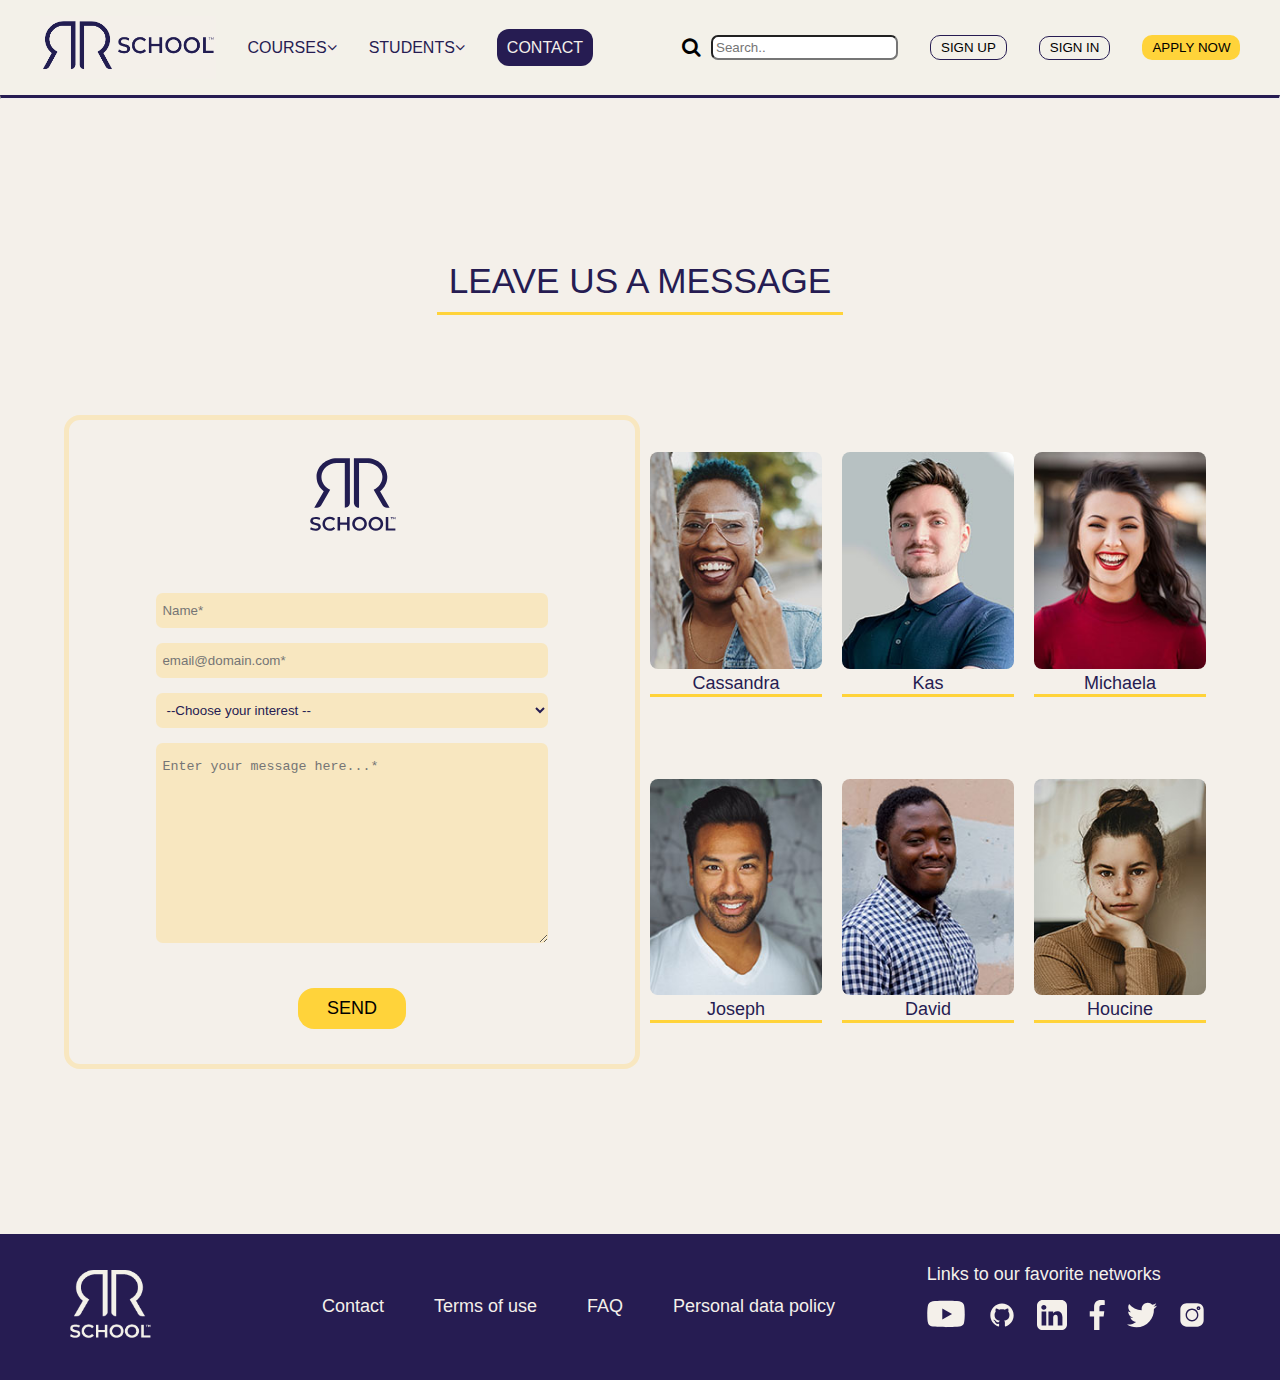
==== commit dfad22f7: "Courses typo gone" ====
--- a/contact.html
+++ b/contact.html
@@ -106,7 +106,7 @@
                 <img class="form-logo" src="images/logo1.svg" alt="logo">  
                 <form action="#" class ="contact-form" method="post" id="usrform">
                     <div class="contact-fields">
-                      <label for="name" name="name" ></label>
+                        <label for="name" name="name" ></label>
                         <input type="text" name="name" id="name" placeholder="Name*" required>
                     </div> 
                     <div class="contact-fields">
@@ -122,7 +122,7 @@
                         <option value="webanalyse">Web Analyst</option>
                       </select>  
                     </div>
-                    <textarea name="comment" form="usrform" id="user-message" placeholder="Enter your message here...*" required></textarea>
+                      <textarea name="comment" form="usrform" id="user-message" placeholder="Enter your message here...*" required></textarea>
                     </form>
                    <!-- <p class="form-filed-condition"><sup>*</sup> mandatory fields </p>-->
                    <button id="form-button" type="submit" value="Send">SEND</button>
@@ -132,7 +132,7 @@
 
             <div class="contact-sections"> <!-- picture section -->
               <div class="staff-info">
-                <a href="https://www.linkedin.com/" class="staff-link"><img class="staff-img"src="images/david.jpg" alt="assitent-web-development">
+                <a href="https://www.linkedin.com/" class="staff-link"> 
                   <img class="staff-img" src="images/cassandra.jpg" alt="campus-manager">
                   <div class="img-overlay-effect">
                     <div class="text-info">
@@ -144,7 +144,7 @@
                 </a>
               </div>
               <div class="staff-info">
-                <a href="https://www.linkedin.com/" class="staff-link"><img class="staff-img"src="images/houcine.jpg" alt="assistent-web-analyst">
+                <a href="https://www.linkedin.com/" class="staff-link"><img class="staff-img" src="images/kas.jpg" alt="trainer-web-design">
                   <div class="img-overlay-effect">
                     <div class="text-info">
                       <h5 class="staff-possition">Trainer Web Developer Course</h5>
@@ -177,7 +177,7 @@
                 </a>
               </div>
               <div class="staff-info"> 
-                <a href="https://www.linkedin.com/" class="staff-link"><img class="staff-img" src="images/david.jpg" alt="assitent-web-development">
+                <a href="https://www.linkedin.com/" class="staff-link"><img class="staff-img"src="images/david.jpg" alt="assitent-web-development">
                   <div class="img-overlay-effect">
                     <div class="text-info">
                       <h5 class="staff-possition">Assistant Web Developer & Web Designer Course</h5>
@@ -188,7 +188,7 @@
                 </a>
               </div>
               <div class="staff-info"> 
-                <a href="https://www.linkedin.com/" class="staff-link"><img class="staff-img" src="images/houcine.jpg" alt="assistent-web-analyst">
+                <a href="https://www.linkedin.com/" class="staff-link"><img class="staff-img"src="images/houcine.jpg" alt="assistent-web-analyst">
                   <div class="img-overlay-effect">
                     <div class="text-info">
                       <h5 class="staff-possition">Assistant Data Analyst Course</h5>
--- a/css/contact.css
+++ b/css/contact.css
@@ -114,7 +114,7 @@
     background-color: #FFD33A;
     padding: 10px 20px;
     font-size: 1.125rem;
-    font-weight: 00;
+    font-weight: 400;
     width: 20%;
     align-self: center;
     text-align: center;
@@ -387,7 +387,6 @@
     .contact-title-small{
         font-size: 1.9rem;
         display: inline;
-        line-height: 2.25rem !important;
     }
 
     .staff-possition{
@@ -395,10 +394,6 @@
         text-align: center;
         font-size: 0.563rem;
         font-weight: 900;
-    }
-    
-    .contact-title-small-first{
-        border: none;
     }
 
     .staff-about{
@@ -441,9 +436,14 @@
     }
     .contact-title-small{
         font-size: 1.9rem;
-        display: inline;
-    }
-
+        line-height: 2.25rem !important;
+        display: inline ;
+    }
+
+    .contact-title-small-first{
+        border: none;
+    
+    }
     .staff-possition{
         margin-bottom: 8px;
         text-align: center;
